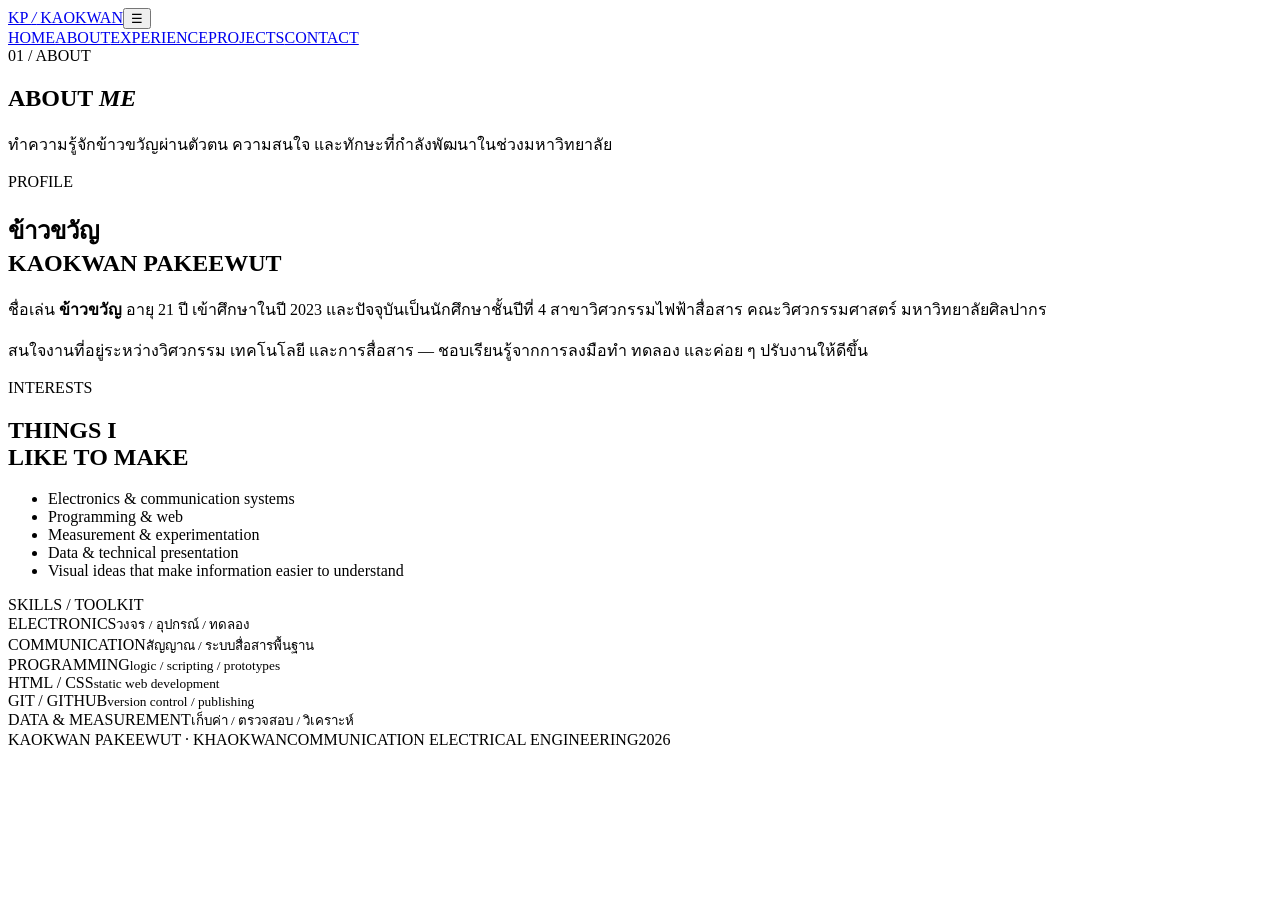
==== about.html @ 0ab7542f "Add about page" ====
<!doctype html><html lang="th"><head><meta charset="utf-8"><meta name="viewport" content="width=device-width,initial-scale=1"><title>About · KAOKWAN PAKEEWUT</title><link rel="stylesheet" href="style.css"></head><body><header class="site-header"><a class="brand" href="index.html">KP <i>/</i> KAOKWAN</a><button class="menu" aria-label="Open menu" aria-expanded="false">☰</button><nav class="nav"><a href="index.html">HOME</a><a href="about.html">ABOUT</a><a href="experience.html">EXPERIENCE</a><a href="projects.html">PROJECTS</a><a href="contact.html">CONTACT</a></nav></header><main><section class="container inner"><div class="intro"><div><span class="note">01 / ABOUT</span><h1>ABOUT <em>ME</em></h1></div><p>ทำความรู้จักข้าวขวัญผ่านตัวตน ความสนใจ และทักษะที่กำลังพัฒนาในช่วงมหาวิทยาลัย</p></div><div class="about-grid"><article class="card paper"><span class="kicker">PROFILE</span><h2>ข้าวขวัญ<br>KAOKWAN PAKEEWUT</h2><p>ชื่อเล่น <b>ข้าวขวัญ</b> อายุ 21 ปี เข้าศึกษาในปี 2023 และปัจจุบันเป็นนักศึกษาชั้นปีที่ 4 สาขาวิศวกรรมไฟฟ้าสื่อสาร คณะวิศวกรรมศาสตร์ มหาวิทยาลัยศิลปากร</p><p>สนใจงานที่อยู่ระหว่างวิศวกรรม เทคโนโลยี และการสื่อสาร — ชอบเรียนรู้จากการลงมือทำ ทดลอง และค่อย ๆ ปรับงานให้ดีขึ้น</p></article><article class="card paper"><span class="kicker">INTERESTS</span><h2>THINGS I<br>LIKE TO MAKE</h2><ul><li>Electronics & communication systems</li><li>Programming & web</li><li>Measurement & experimentation</li><li>Data & technical presentation</li><li>Visual ideas that make information easier to understand</li></ul></article><article class="card wide paper"><span class="kicker">SKILLS / TOOLKIT</span><div class="skill-grid"><div class="skill">ELECTRONICS<small>วงจร / อุปกรณ์ / ทดลอง</small></div><div class="skill">COMMUNICATION<small>สัญญาณ / ระบบสื่อสารพื้นฐาน</small></div><div class="skill">PROGRAMMING<small>logic / scripting / prototypes</small></div><div class="skill">HTML / CSS<small>static web development</small></div><div class="skill">GIT / GITHUB<small>version control / publishing</small></div><div class="skill">DATA & MEASUREMENT<small>เก็บค่า / ตรวจสอบ / วิเคราะห์</small></div></div></article></div></section></main><footer><span>KAOKWAN PAKEEWUT · KHAOKWAN</span><span>COMMUNICATION ELECTRICAL ENGINEERING</span><span>2026</span></footer><script src="script.js"></script></body></html>
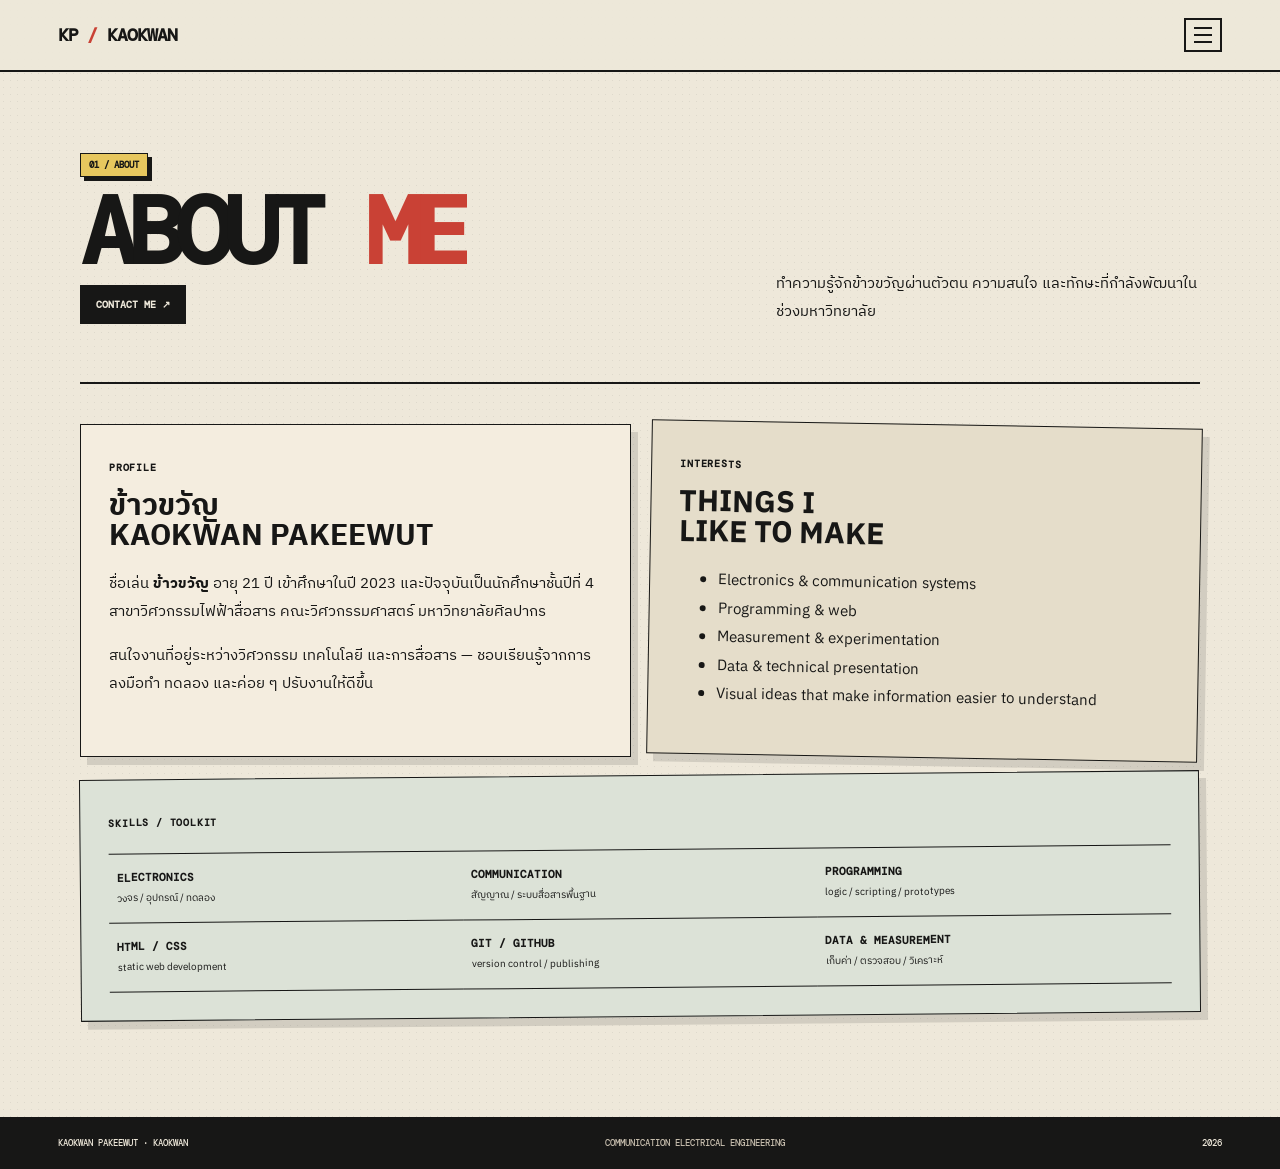
==== commit 01d899fa: "Add contact CTA to About page and clean footer" ====
--- a/about.html
+++ b/about.html
@@ -1 +1 @@
-<!doctype html><html lang="th"><head><meta charset="utf-8"><meta name="viewport" content="width=device-width,initial-scale=1"><title>About · KAOKWAN PAKEEWUT</title><link rel="stylesheet" href="style.css"></head><body><header class="site-header"><a class="brand" href="index.html">KP <i>/</i> KAOKWAN</a><button class="menu" aria-label="Open menu" aria-expanded="false">☰</button><nav class="nav"><a href="index.html">HOME</a><a href="about.html">ABOUT</a><a href="experience.html">EXPERIENCE</a><a href="projects.html">PROJECTS</a><a href="contact.html">CONTACT</a></nav></header><main><section class="container inner"><div class="intro"><div><span class="note">01 / ABOUT</span><h1>ABOUT <em>ME</em></h1></div><p>ทำความรู้จักข้าวขวัญผ่านตัวตน ความสนใจ และทักษะที่กำลังพัฒนาในช่วงมหาวิทยาลัย</p></div><div class="about-grid"><article class="card paper"><span class="kicker">PROFILE</span><h2>ข้าวขวัญ<br>KAOKWAN PAKEEWUT</h2><p>ชื่อเล่น <b>ข้าวขวัญ</b> อายุ 21 ปี เข้าศึกษาในปี 2023 และปัจจุบันเป็นนักศึกษาชั้นปีที่ 4 สาขาวิศวกรรมไฟฟ้าสื่อสาร คณะวิศวกรรมศาสตร์ มหาวิทยาลัยศิลปากร</p><p>สนใจงานที่อยู่ระหว่างวิศวกรรม เทคโนโลยี และการสื่อสาร — ชอบเรียนรู้จากการลงมือทำ ทดลอง และค่อย ๆ ปรับงานให้ดีขึ้น</p></article><article class="card paper"><span class="kicker">INTERESTS</span><h2>THINGS I<br>LIKE TO MAKE</h2><ul><li>Electronics & communication systems</li><li>Programming & web</li><li>Measurement & experimentation</li><li>Data & technical presentation</li><li>Visual ideas that make information easier to understand</li></ul></article><article class="card wide paper"><span class="kicker">SKILLS / TOOLKIT</span><div class="skill-grid"><div class="skill">ELECTRONICS<small>วงจร / อุปกรณ์ / ทดลอง</small></div><div class="skill">COMMUNICATION<small>สัญญาณ / ระบบสื่อสารพื้นฐาน</small></div><div class="skill">PROGRAMMING<small>logic / scripting / prototypes</small></div><div class="skill">HTML / CSS<small>static web development</small></div><div class="skill">GIT / GITHUB<small>version control / publishing</small></div><div class="skill">DATA & MEASUREMENT<small>เก็บค่า / ตรวจสอบ / วิเคราะห์</small></div></div></article></div></section></main><footer><span>KAOKWAN PAKEEWUT · KHAOKWAN</span><span>COMMUNICATION ELECTRICAL ENGINEERING</span><span>2026</span></footer><script src="script.js"></script></body></html>+<!doctype html><html lang="th"><head><meta charset="utf-8"><meta name="viewport" content="width=device-width,initial-scale=1"><title>About · KAOKWAN PAKEEWUT</title><link rel="stylesheet" href="style.css"></head><body><header class="site-header"><a class="brand" href="index.html">KP <i>/</i> KAOKWAN</a><button class="menu" aria-label="Open menu" aria-expanded="false"><span></span><span></span><span></span></button><nav class="nav"><a href="index.html">HOME</a><a href="about.html">ABOUT</a><a href="experience.html">EXPERIENCE</a><a href="projects.html">PROJECTS</a><a href="contact.html">CONTACT</a></nav></header><main><section class="container inner"><div class="intro"><div><span class="note">01 / ABOUT</span><h1>ABOUT <em>ME</em></h1><a class="btn" href="contact.html">CONTACT ME ↗</a></div><p>ทำความรู้จักข้าวขวัญผ่านตัวตน ความสนใจ และทักษะที่กำลังพัฒนาในช่วงมหาวิทยาลัย</p></div><div class="about-grid"><article class="card paper"><span class="kicker">PROFILE</span><h2>ข้าวขวัญ<br>KAOKWAN PAKEEWUT</h2><p>ชื่อเล่น <b>ข้าวขวัญ</b> อายุ 21 ปี เข้าศึกษาในปี 2023 และปัจจุบันเป็นนักศึกษาชั้นปีที่ 4 สาขาวิศวกรรมไฟฟ้าสื่อสาร คณะวิศวกรรมศาสตร์ มหาวิทยาลัยศิลปากร</p><p>สนใจงานที่อยู่ระหว่างวิศวกรรม เทคโนโลยี และการสื่อสาร — ชอบเรียนรู้จากการลงมือทำ ทดลอง และค่อย ๆ ปรับงานให้ดีขึ้น</p></article><article class="card paper"><span class="kicker">INTERESTS</span><h2>THINGS I<br>LIKE TO MAKE</h2><ul><li>Electronics & communication systems</li><li>Programming & web</li><li>Measurement & experimentation</li><li>Data & technical presentation</li><li>Visual ideas that make information easier to understand</li></ul></article><article class="card wide paper"><span class="kicker">SKILLS / TOOLKIT</span><div class="skill-grid"><div class="skill">ELECTRONICS<small>วงจร / อุปกรณ์ / ทดลอง</small></div><div class="skill">COMMUNICATION<small>สัญญาณ / ระบบสื่อสารพื้นฐาน</small></div><div class="skill">PROGRAMMING<small>logic / scripting / prototypes</small></div><div class="skill">HTML / CSS<small>static web development</small></div><div class="skill">GIT / GITHUB<small>version control / publishing</small></div><div class="skill">DATA & MEASUREMENT<small>เก็บค่า / ตรวจสอบ / วิเคราะห์</small></div></div></article></div></section></main><footer><span>KAOKWAN PAKEEWUT · KAOKWAN</span><span>COMMUNICATION ELECTRICAL ENGINEERING</span><span>2026</span></footer><script src="script.js"></script></body></html>
--- a/style.css
+++ b/style.css
@@ -0,0 +1 @@
+@import url('https://fonts.googleapis.com/css2?family=DM+Mono:wght@400;500;700&family=Space+Grotesk:wght@400;600;700&family=IBM+Plex+Sans+Thai:wght@400;500;600;700&display=swap');:root{--paper:#eee8da;--ink:#171716;--red:#c94135;--blue:#284c68;--yellow:#e7c75e;--green:#9cab8d;--pink:#d9aaa0;--mono:'DM Mono',monospace;--sans:'IBM Plex Sans Thai','Space Grotesk',sans-serif}*{box-sizing:border-box}html{scroll-behavior:smooth}body{margin:0;background:var(--paper);color:var(--ink);font-family:var(--sans);background-image:radial-gradient(#17171612 .7px,transparent .7px);background-size:7px 7px}.site-header{min-height:72px;border-bottom:2px solid var(--ink);display:flex;align-items:center;justify-content:space-between;padding:0 4.5vw;position:relative;z-index:10;background:#eee8daf2}.brand{color:var(--ink);text-decoration:none;font:700 18px var(--mono);letter-spacing:-.06em}.brand i{color:var(--red);font-style:normal}.nav{display:none;position:absolute;top:72px;right:4.5vw;background:var(--paper);padding:14px 22px 18px;flex-direction:column;gap:0;border:2px solid var(--ink);box-shadow:7px 7px 0 var(--red);min-width:190px}.nav.open{display:flex}.nav a{color:var(--ink);text-decoration:none;font:700 10px var(--mono);letter-spacing:.08em;position:relative;padding:12px 0;border-bottom:1px solid #17171633}.nav a:last-child{border-bottom:0}.nav a:hover,.nav a.active{color:var(--red)}.nav a.active:after{content:'';position:absolute;left:-8px;right:-8px;bottom:1px;height:2px;background:var(--red)}.menu{display:flex;width:38px;height:34px;background:transparent;border:2px solid var(--ink);align-items:center;justify-content:center;flex-direction:column;gap:5px;cursor:pointer}.menu span{display:block;width:18px;height:2px;background:var(--ink);transition:.2s}.menu.is-open span:nth-child(1){transform:translateY(7px) rotate(45deg)}.menu.is-open span:nth-child(2){opacity:0}.menu.is-open span:nth-child(3){transform:translateY(-7px) rotate(-45deg)}.container{width:min(1120px,91vw);margin:auto}.home{min-height:calc(100vh - 72px);display:grid;grid-template-columns:1.1fr .9fr;gap:7vw;align-items:center;padding:65px 0}.hero-copy{position:relative}.kicker{font:700 10px var(--mono);letter-spacing:.08em}.stamp{position:absolute;right:4%;top:-25px;width:78px;height:78px;border:2px solid var(--red);border-radius:50%;display:grid;place-content:center;text-align:center;font:700 8px var(--mono);line-height:1.25;color:var(--red);transform:rotate(8deg)}h1{font:700 clamp(58px,8vw,105px)/.82 var(--mono);letter-spacing:-.1em;margin:24px 0}.red{color:var(--red)}.outline{color:transparent;-webkit-text-stroke:1.5px var(--ink)}.hero-copy>p:not(.kicker){max-width:650px;font-size:16px;line-height:1.9}.btn{display:inline-block;margin:14px 7px 18px 0;padding:11px 14px;border:2px solid var(--ink);background:var(--ink);color:var(--paper);text-decoration:none;font:700 10px var(--mono);cursor:pointer}.btn.alt{background:transparent;color:var(--ink)}.hero-meta{display:flex;flex-wrap:wrap;gap:7px;margin-top:18px}.hero-meta span{padding:7px 9px;border:1px solid var(--ink);font:700 8px var(--mono)}.photo-area{position:relative}.fake-photo{height:460px;background:var(--blue);border:2px solid var(--ink);box-shadow:13px 13px 0 var(--red);position:relative;overflow:hidden}.fake-photo img{width:100%;height:100%;object-fit:cover;display:block}.photo-caption{display:inline-block;position:absolute;bottom:-25px;left:-20px;background:var(--yellow);border:2px solid var(--ink);padding:9px 12px;font:700 11px var(--mono);transform:rotate(-3deg)}.inner{padding:78px 0 100px}.intro{display:grid;grid-template-columns:1.2fr .8fr;gap:60px;align-items:end;border-bottom:2px solid var(--ink);padding-bottom:40px}.intro h1{font-size:clamp(55px,8vw,95px);margin:16px 0 0}.intro h1 em{font-style:normal;color:var(--red)}.intro p{font-size:15px;line-height:1.9}.note{display:inline-block;padding:5px 8px;background:var(--yellow);border:1px solid var(--ink);font:700 9px var(--mono);box-shadow:4px 4px 0 var(--ink)}.about-grid{display:grid;grid-template-columns:1fr 1fr;gap:18px;margin-top:40px}.card{padding:28px;border:1px solid var(--ink);box-shadow:7px 8px #17171620}.paper{background:#f4eddf}.card:nth-child(2){background:#e5ddca;transform:rotate(1deg)}.card:nth-child(3){background:#dce2d7;transform:rotate(-.5deg)}.wide{grid-column:1/-1}.card h2{font-size:30px;line-height:1;margin:12px 0 18px}.card p,.card li{font-size:15px;line-height:1.9}.skill-grid{display:grid;grid-template-columns:repeat(3,1fr);border-top:1px solid var(--ink);margin-top:18px}.skill{padding:16px 8px;border-bottom:1px solid var(--ink);font:700 11px var(--mono)}.skill small{display:block;margin-top:6px;font:400 10px var(--sans)}.timeline{margin-top:42px}.timeline-row{display:grid;grid-template-columns:170px 1fr 80px;gap:30px;padding:27px 0;border-bottom:1px solid var(--ink)}.year,.sub{font:700 10px var(--mono);color:var(--red)}.timeline-row h2{font-size:27px;line-height:1.1;margin:0 0 7px}.timeline-row p{font-size:14px;line-height:1.8}.marker{font:700 35px var(--mono);text-align:right}.experience-grid{display:grid;grid-template-columns:1fr 1fr;gap:24px;margin:38px 0 52px}.paper-card{background:#f4eddf;border:2px solid var(--ink);padding:28px;box-shadow:8px 8px var(--ink);transform:rotate(-1deg);position:relative}.alt-card{transform:rotate(1deg);box-shadow:-7px 9px var(--red)}.paper-card h2{font-size:30px;line-height:1.15}.date-line{display:inline-block;padding:7px 10px;background:var(--yellow);border:2px solid var(--ink);font:700 11px var(--mono)}.paper-card p{line-height:1.8}.stamp-small{position:absolute;right:16px;bottom:15px;color:var(--red);border:2px solid var(--red);padding:6px;font:700 10px var(--mono);transform:rotate(-8deg)}.grades-section{border-top:2px solid var(--ink);border-bottom:2px solid var(--ink);padding:28px 0;margin-bottom:50px}.section-label{display:flex;justify-content:space-between;margin-bottom:18px;font:500 11px var(--mono)}.grades-layout{display:grid;grid-template-columns:1.7fr .75fr;gap:25px}.grades-table{border:2px solid var(--ink)}.grade-head,.grade-row{display:grid;grid-template-columns:100px 1fr 65px;gap:12px;padding:14px}.grade-head{font:700 10px var(--mono);border-bottom:2px solid var(--ink)}.grade-row{font-size:14px;border-bottom:1px solid #17171655;line-height:1.5}.grade-row:last-child{border:0}.grade-row strong{font:700 23px var(--mono);text-align:center}.gpa-note{background:var(--blue);border:2px solid var(--ink);padding:18px;box-shadow:6px 6px var(--ink);transform:rotate(2deg)}.gpa-title,.gpa-item{font:700 10px var(--mono)}.gpa-item{display:flex;justify-content:space-between;border-top:1px solid var(--ink);padding:10px 0}.gpa-item strong{font-size:24px}.edu{background:var(--ink);color:var(--paper);padding:30px;display:flex;justify-content:space-between}.edu h2{margin:8px 0}.years{font:700 40px var(--mono);color:var(--yellow);text-align:right}.project-grid{display:grid;grid-template-columns:1fr 1fr;gap:18px;margin-top:40px}.project{border:1px solid var(--ink);padding:16px;background:#e1e5d8;min-height:470px;display:flex;flex-direction:column;box-shadow:6px 6px #17171620}.project:nth-child(2){background:#e9d8d1}.project:nth-child(3){background:#e8dfc9}.project:nth-child(4){background:#dce3eb}.project-top{display:flex;justify-content:space-between;font:700 9px var(--mono)}.project-art{height:205px;margin:16px 0;border:1px solid var(--ink);display:grid;place-items:center;position:relative;overflow:hidden}.project-art:before{content:'';position:absolute;width:220px;height:220px;border:1px dashed currentColor;border-radius:50%}.project-art:after{content:'';position:absolute;width:330px;height:1px;background:currentColor;transform:rotate(-25deg)}.project-art span{font:700 44px var(--mono);z-index:1}.ate{background:var(--green)}.web{background:var(--blue);color:var(--paper)}.data{background:var(--yellow)}.lab{background:var(--pink)}.project h2{font-size:29px;line-height:1;margin:0 0 10px}.project p{font-size:14px;line-height:1.75}.tags{display:flex;flex-wrap:wrap;gap:5px;margin-top:auto}.tags span{border:1px solid var(--ink);padding:5px 7px;font:700 8px var(--mono)}.contact-grid{display:grid;grid-template-columns:1fr 1fr;gap:20px;margin-top:45px}.contact-card{padding:30px;border:1px solid var(--ink);box-shadow:8px 8px #17171620}.contact-card h2{font-size:35px}.contact-link{display:block;color:var(--ink);text-decoration:none;border-top:1px solid var(--ink);padding:18px 0;font:500 13px var(--mono)}.contact-link small{display:block;color:var(--blue);font-weight:700;font-size:9px;margin-bottom:6px}.contact-note{padding:35px;background:var(--red);color:var(--paper);border:2px solid var(--ink);transform:rotate(1deg)}.contact-note h2{font:700 50px/.9 var(--mono);margin:18px 0}.contact-note p{line-height:1.8}.message-box{margin-top:55px;display:grid;grid-template-columns:.8fr 1.2fr;gap:35px;padding:32px;background:#dce2d7;border:2px solid var(--ink);box-shadow:9px 9px var(--ink)}.message-box h2{font:700 38px/.95 var(--mono);margin:15px 0}.message-box p{line-height:1.8}.message-box form{display:grid;gap:15px}.message-box label{font:700 10px var(--mono);display:grid;gap:7px}.message-box input,.message-box textarea{width:100%;border:2px solid var(--ink);background:var(--paper);padding:12px;font:500 13px var(--sans);outline:none}.message-box input:focus,.message-box textarea:focus{box-shadow:4px 4px 0 var(--yellow)}.message-box textarea{resize:vertical}.message-box .btn{justify-self:start;margin:0}footer{background:var(--ink);color:var(--paper);padding:20px 4.5vw;display:flex;justify-content:space-between;gap:15px;font:500 9px var(--mono)}footer span:nth-child(2){color:#c6bdad}@media(max-width:820px){.home,.intro,.about-grid,.project-grid,.contact-grid,.experience-grid,.grades-layout,.message-box{grid-template-columns:1fr}.wide{grid-column:auto}.photo-area{max-width:430px;margin:25px auto}.skill-grid{grid-template-columns:1fr 1fr}.timeline-row{grid-template-columns:110px 1fr}.marker{display:none}.message-box{gap:25px}}@media(max-width:520px){.home{padding-top:50px}.hero-copy h1{font-size:55px}.fake-photo{height:350px}.skill-grid{grid-template-columns:1fr}.timeline-row{grid-template-columns:1fr;gap:7px}.edu{flex-direction:column}.years{text-align:left}.project{min-height:420px}.grade-head,.grade-row{grid-template-columns:65px 1fr 50px;padding:11px 8px;font-size:12px}.grade-row strong{font-size:20px}footer{flex-direction:column}.nav{right:4.5vw;left:4.5vw}}
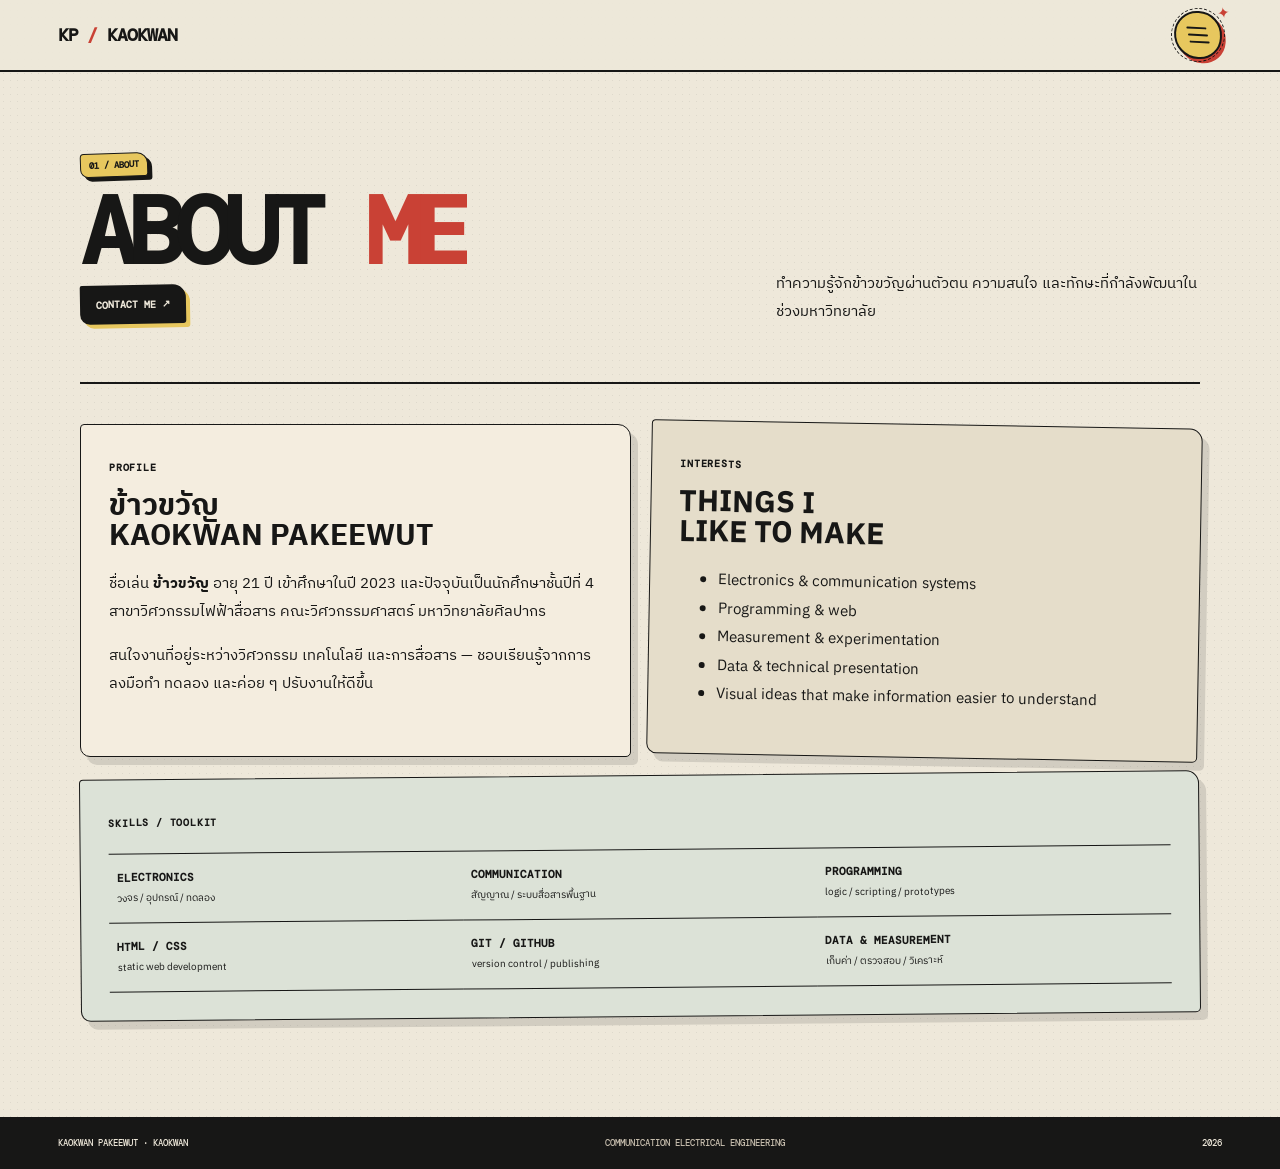
==== commit ab70361c: "Keep contact button only on About" ====
--- a/about.html
+++ b/about.html
@@ -1 +1 @@
-<!doctype html><html lang="th"><head><meta charset="utf-8"><meta name="viewport" content="width=device-width,initial-scale=1"><title>About · KAOKWAN PAKEEWUT</title><link rel="stylesheet" href="style.css"></head><body><header class="site-header"><a class="brand" href="index.html">KP <i>/</i> KAOKWAN</a><button class="menu" aria-label="Open menu" aria-expanded="false"><span></span><span></span><span></span></button><nav class="nav"><a href="index.html">HOME</a><a href="about.html">ABOUT</a><a href="experience.html">EXPERIENCE</a><a href="projects.html">PROJECTS</a><a href="contact.html">CONTACT</a></nav></header><main><section class="container inner"><div class="intro"><div><span class="note">01 / ABOUT</span><h1>ABOUT <em>ME</em></h1><a class="btn" href="contact.html">CONTACT ME ↗</a></div><p>ทำความรู้จักข้าวขวัญผ่านตัวตน ความสนใจ และทักษะที่กำลังพัฒนาในช่วงมหาวิทยาลัย</p></div><div class="about-grid"><article class="card paper"><span class="kicker">PROFILE</span><h2>ข้าวขวัญ<br>KAOKWAN PAKEEWUT</h2><p>ชื่อเล่น <b>ข้าวขวัญ</b> อายุ 21 ปี เข้าศึกษาในปี 2023 และปัจจุบันเป็นนักศึกษาชั้นปีที่ 4 สาขาวิศวกรรมไฟฟ้าสื่อสาร คณะวิศวกรรมศาสตร์ มหาวิทยาลัยศิลปากร</p><p>สนใจงานที่อยู่ระหว่างวิศวกรรม เทคโนโลยี และการสื่อสาร — ชอบเรียนรู้จากการลงมือทำ ทดลอง และค่อย ๆ ปรับงานให้ดีขึ้น</p></article><article class="card paper"><span class="kicker">INTERESTS</span><h2>THINGS I<br>LIKE TO MAKE</h2><ul><li>Electronics & communication systems</li><li>Programming & web</li><li>Measurement & experimentation</li><li>Data & technical presentation</li><li>Visual ideas that make information easier to understand</li></ul></article><article class="card wide paper"><span class="kicker">SKILLS / TOOLKIT</span><div class="skill-grid"><div class="skill">ELECTRONICS<small>วงจร / อุปกรณ์ / ทดลอง</small></div><div class="skill">COMMUNICATION<small>สัญญาณ / ระบบสื่อสารพื้นฐาน</small></div><div class="skill">PROGRAMMING<small>logic / scripting / prototypes</small></div><div class="skill">HTML / CSS<small>static web development</small></div><div class="skill">GIT / GITHUB<small>version control / publishing</small></div><div class="skill">DATA & MEASUREMENT<small>เก็บค่า / ตรวจสอบ / วิเคราะห์</small></div></div></article></div></section></main><footer><span>KAOKWAN PAKEEWUT · KAOKWAN</span><span>COMMUNICATION ELECTRICAL ENGINEERING</span><span>2026</span></footer><script src="script.js"></script></body></html>+<!doctype html><html lang="th"><head><meta charset="utf-8"><meta name="viewport" content="width=device-width,initial-scale=1"><title>About · KAOKWAN PAKEEWUT</title><link rel="stylesheet" href="style.css"><link rel="stylesheet" href="art.css"></head><body><header class="site-header"><a class="brand" href="index.html">KP <i>/</i> KAOKWAN</a><button class="menu" aria-label="Open menu" aria-expanded="false"><span></span><span></span><span></span></button><nav class="nav"><a href="index.html">HOME</a><a href="about.html">ABOUT</a><a href="experience.html">EXPERIENCE</a><a href="projects.html">PROJECTS</a><a href="contact.html">CONTACT</a></nav></header><main><section class="container inner"><div class="intro"><div><span class="note">01 / ABOUT</span><h1>ABOUT <em>ME</em></h1><a class="btn" href="contact.html">CONTACT ME ↗</a></div><p>ทำความรู้จักข้าวขวัญผ่านตัวตน ความสนใจ และทักษะที่กำลังพัฒนาในช่วงมหาวิทยาลัย</p></div><div class="about-grid"><article class="card paper"><span class="kicker">PROFILE</span><h2>ข้าวขวัญ<br>KAOKWAN PAKEEWUT</h2><p>ชื่อเล่น <b>ข้าวขวัญ</b> อายุ 21 ปี เข้าศึกษาในปี 2023 และปัจจุบันเป็นนักศึกษาชั้นปีที่ 4 สาขาวิศวกรรมไฟฟ้าสื่อสาร คณะวิศวกรรมศาสตร์ มหาวิทยาลัยศิลปากร</p><p>สนใจงานที่อยู่ระหว่างวิศวกรรม เทคโนโลยี และการสื่อสาร — ชอบเรียนรู้จากการลงมือทำ ทดลอง และค่อย ๆ ปรับงานให้ดีขึ้น</p></article><article class="card paper"><span class="kicker">INTERESTS</span><h2>THINGS I<br>LIKE TO MAKE</h2><ul><li>Electronics & communication systems</li><li>Programming & web</li><li>Measurement & experimentation</li><li>Data & technical presentation</li><li>Visual ideas that make information easier to understand</li></ul></article><article class="card wide paper"><span class="kicker">SKILLS / TOOLKIT</span><div class="skill-grid"><div class="skill">ELECTRONICS<small>วงจร / อุปกรณ์ / ทดลอง</small></div><div class="skill">COMMUNICATION<small>สัญญาณ / ระบบสื่อสารพื้นฐาน</small></div><div class="skill">PROGRAMMING<small>logic / scripting / prototypes</small></div><div class="skill">HTML / CSS<small>static web development</small></div><div class="skill">GIT / GITHUB<small>version control / publishing</small></div><div class="skill">DATA & MEASUREMENT<small>เก็บค่า / ตรวจสอบ / วิเคราะห์</small></div></div></article></div></section></main><footer><span>KAOKWAN PAKEEWUT · KAOKWAN</span><span>COMMUNICATION ELECTRICAL ENGINEERING</span><span>2026</span></footer><script src="script.js"></script></body></html>
--- a/art.css
+++ b/art.css
@@ -0,0 +1 @@
+.menu{position:relative;width:48px;height:48px;border:2px solid var(--ink);border-radius:48% 52% 46% 54%;background:var(--yellow);box-shadow:4px 4px 0 var(--red);transform:rotate(3deg);transition:.25s;overflow:visible}.menu:before{content:'✦';position:absolute;right:-9px;top:-10px;font-size:15px;color:var(--red);transform:rotate(-12deg)}.menu:after{content:'';position:absolute;inset:-5px;border:1px dashed var(--ink);border-radius:50%;pointer-events:none}.menu span{width:20px;height:2px;background:var(--ink);border-radius:99px;transition:.25s}.menu span:nth-child(1){transform:translateX(-2px)}.menu span:nth-child(3){transform:translateX(2px)}.menu:hover{transform:rotate(-4deg) scale(1.05);box-shadow:6px 6px 0 var(--blue)}.nav{border-radius:18px 5px 18px 7px;box-shadow:8px 8px 0 var(--red);transform:rotate(-1deg);padding:16px 22px 19px}.nav:before{content:'MENU / KP';display:block;color:var(--red);font:700 9px var(--mono);letter-spacing:.12em;margin-bottom:5px}.nav a{transition:.2s;padding:11px 4px}.nav a:hover{padding-left:10px;transform:rotate(-1deg)}.btn{border-radius:2px 13px 3px 10px;box-shadow:4px 4px 0 var(--yellow);transition:.2s;transform:rotate(-1deg)}.btn:hover{transform:rotate(1.5deg) translate(-2px,-2px);box-shadow:7px 7px 0 var(--red)}.note{border-radius:4px 11px 3px 8px;transform:rotate(-2deg)}.photo-caption{border-radius:4px 12px 3px 9px}.card,.paper-card,.project,.contact-card,.contact-note,.message-box{border-radius:4px 13px 5px 10px}.menu.is-open{transform:rotate(-4deg)}
